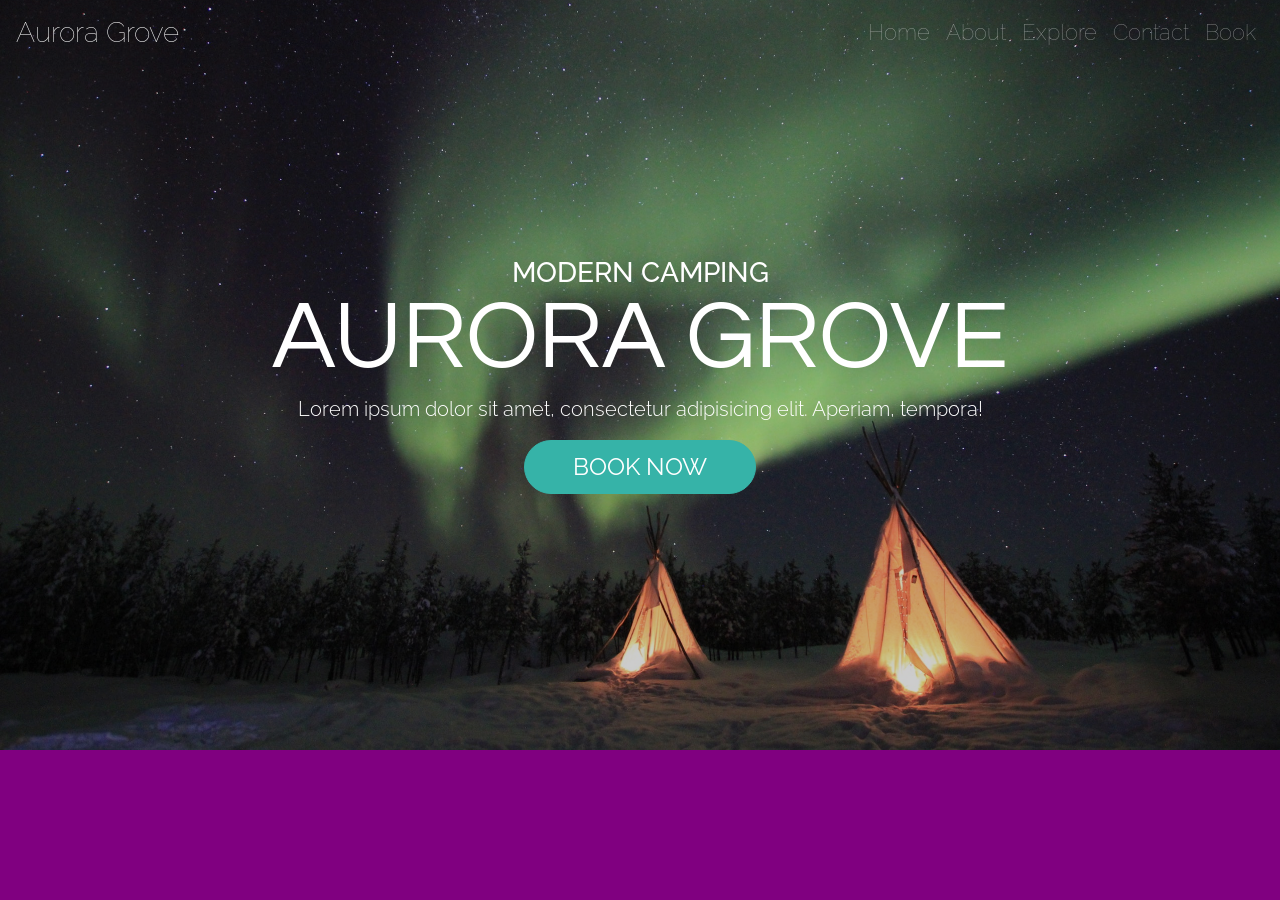
==== 13_aurora_grove/index.html @ 51f03496 "Adds and customizes the overlay for the showcase" ====
<!DOCTYPE html>
<html lang="en">
<head>
  <meta charset="UTF-8">
  <meta name="viewport" content="width=device-width, initial-scale=1.0">
  <meta http-equiv="X-UA-Compatible" content="ie=edge">
  
  <link rel="stylesheet" href="https://use.fontawesome.com/releases/v5.0.13/css/all.css" integrity="sha384-DNOHZ68U8hZfKXOrtjWvjxusGo9WQnrNx2sqG0tfsghAvtVlRW3tvkXWZh58N9jp" crossorigin="anonymous">
  <link href="https://fonts.googleapis.com/css?family=Raleway:100,300,500,700" rel="stylesheet">
  <link href="https://fonts.googleapis.com/css?family=Questrial" rel="stylesheet">
  <link rel="stylesheet" href="css/main.css">
  <title>Aurora Grove</title>
</head>
<body>
  <!-- Navbar -->
  <nav class="navbar navbar-expand-md navbar-dark">
    <a href="#" class="navbar-brand">
      <h3 class="mb-0">Aurora Grove</h3>
    </a>
    <button class="navbar-toggler" data-toggle="collapse" data-target="#mainNavbar">
      <span class="navbar-toggler-icon"></span>
    </button>
    <div class="collapse navbar-collapse" id="mainNavbar">
      <ul class="navbar-nav ml-auto">
        <li class="nav-item">
          <a href="#" class="nav-link">Home</a>
        </li>
        <li class="nav-item">
          <a href="#" class="nav-link">About</a>
        </li>
        <li class="nav-item">
          <a href="#" class="nav-link">Explore</a>
        </li>
        <li class="nav-item">
          <a href="#" class="nav-link">Contact</a>
        </li>
        <li class="nav-item">
          <a href="#" class="nav-link">Book</a>
        </li>
      </ul>
    </div>
  </nav>
  <!-- Showcase -->
  <section id="showcase" class="d-flex justify-content-center align-items-center">
    <div id="overlay"></div>
    <div id="header" class="container text-center text-white">
      <h3 class="display-5 mb-0">MODERN CAMPING</h3>
      <h1 class="display-1">AURORA GROVE</h1>
      <p class="lead d-none d-md-block">Lorem ipsum dolor sit amet, consectetur adipisicing elit. Aperiam, tempora!</p>
      <button id="book-now" class="btn btn-lg btn-primary px-5">BOOK NOW</button>
    </div>
  </section>
   
  <script src="https://code.jquery.com/jquery-3.5.1.slim.min.js" integrity="sha384-DfXdz2htPH0lsSSs5nCTpuj/zy4C+OGpamoFVy38MVBnE+IbbVYUew+OrCXaRkfj" crossorigin="anonymous"></script>
  <script src="https://cdn.jsdelivr.net/npm/popper.js@1.16.0/dist/umd/popper.min.js" integrity="sha384-Q6E9RHvbIyZFJoft+2mJbHaEWldlvI9IOYy5n3zV9zzTtmI3UksdQRVvoxMfooAo" crossorigin="anonymous"></script>
  <script src="bootstrap/dist/js/bootstrap.min.js"></script>
</body>
</html>
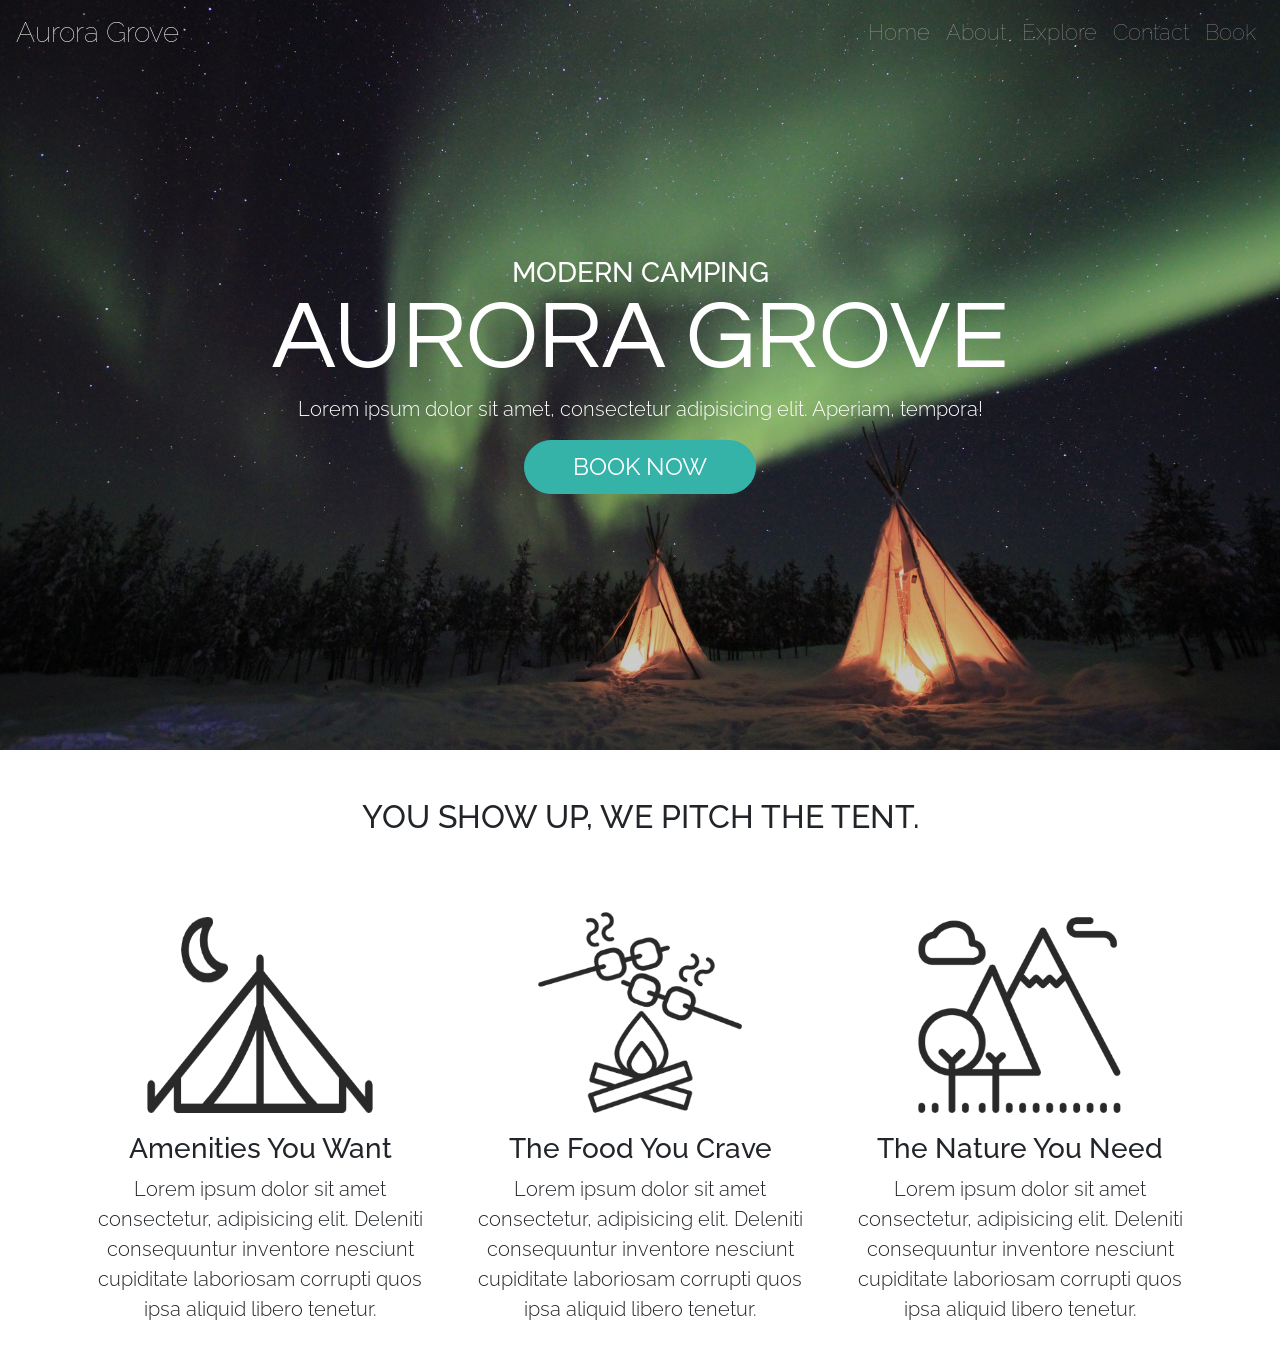
==== commit 963540d6: "Adds and customizes the about section" ====
--- a/13_aurora_grove/index.html
+++ b/13_aurora_grove/index.html
@@ -40,7 +40,7 @@
       </ul>
     </div>
   </nav>
-  <!-- Showcase -->
+  <!-- Showcase section -->
   <section id="showcase" class="d-flex justify-content-center align-items-center">
     <div id="overlay"></div>
     <div id="header" class="container text-center text-white">
@@ -50,7 +50,30 @@
       <button id="book-now" class="btn btn-lg btn-primary px-5">BOOK NOW</button>
     </div>
   </section>
-   
+  <!-- About section -->
+  <section id="about">
+    <div class="container text-center mt-5">
+      <h2>YOU SHOW UP, WE PITCH THE TENT.</h2>
+      <div class="row">
+        <div class="col-md-4 p-3">
+          <img src="images/icons/tent.png" alt="" class="img-fluid d-none d-md-inline">
+          <h3>Amenities You Want</h3>
+          <p class="lead">Lorem ipsum dolor sit amet consectetur, adipisicing elit. Deleniti consequuntur inventore nesciunt cupiditate laboriosam corrupti quos ipsa aliquid libero tenetur.</p>
+        </div>
+        <div class="col-md-4 p-3">
+          <img src="images/icons/campfire.png" alt="" class="img-fluid d-none d-md-inline">
+          <h3>The Food You Crave</h3>
+          <p class="lead">Lorem ipsum dolor sit amet consectetur, adipisicing elit. Deleniti consequuntur inventore nesciunt cupiditate laboriosam corrupti quos ipsa aliquid libero tenetur.</p>
+        </div>
+        <div class="col-md-4 p-3">
+          <img src="images/icons/nature.png" alt="" class="img-fluid d-none d-md-inline">
+          <h3>The Nature You Need</h3>
+          <p class="lead">Lorem ipsum dolor sit amet consectetur, adipisicing elit. Deleniti consequuntur inventore nesciunt cupiditate laboriosam corrupti quos ipsa aliquid libero tenetur.</p>
+        </div>
+      </div>
+    </div>
+  </section>
+
   <script src="https://code.jquery.com/jquery-3.5.1.slim.min.js" integrity="sha384-DfXdz2htPH0lsSSs5nCTpuj/zy4C+OGpamoFVy38MVBnE+IbbVYUew+OrCXaRkfj" crossorigin="anonymous"></script>
   <script src="https://cdn.jsdelivr.net/npm/popper.js@1.16.0/dist/umd/popper.min.js" integrity="sha384-Q6E9RHvbIyZFJoft+2mJbHaEWldlvI9IOYy5n3zV9zzTtmI3UksdQRVvoxMfooAo" crossorigin="anonymous"></script>
   <script src="bootstrap/dist/js/bootstrap.min.js"></script>
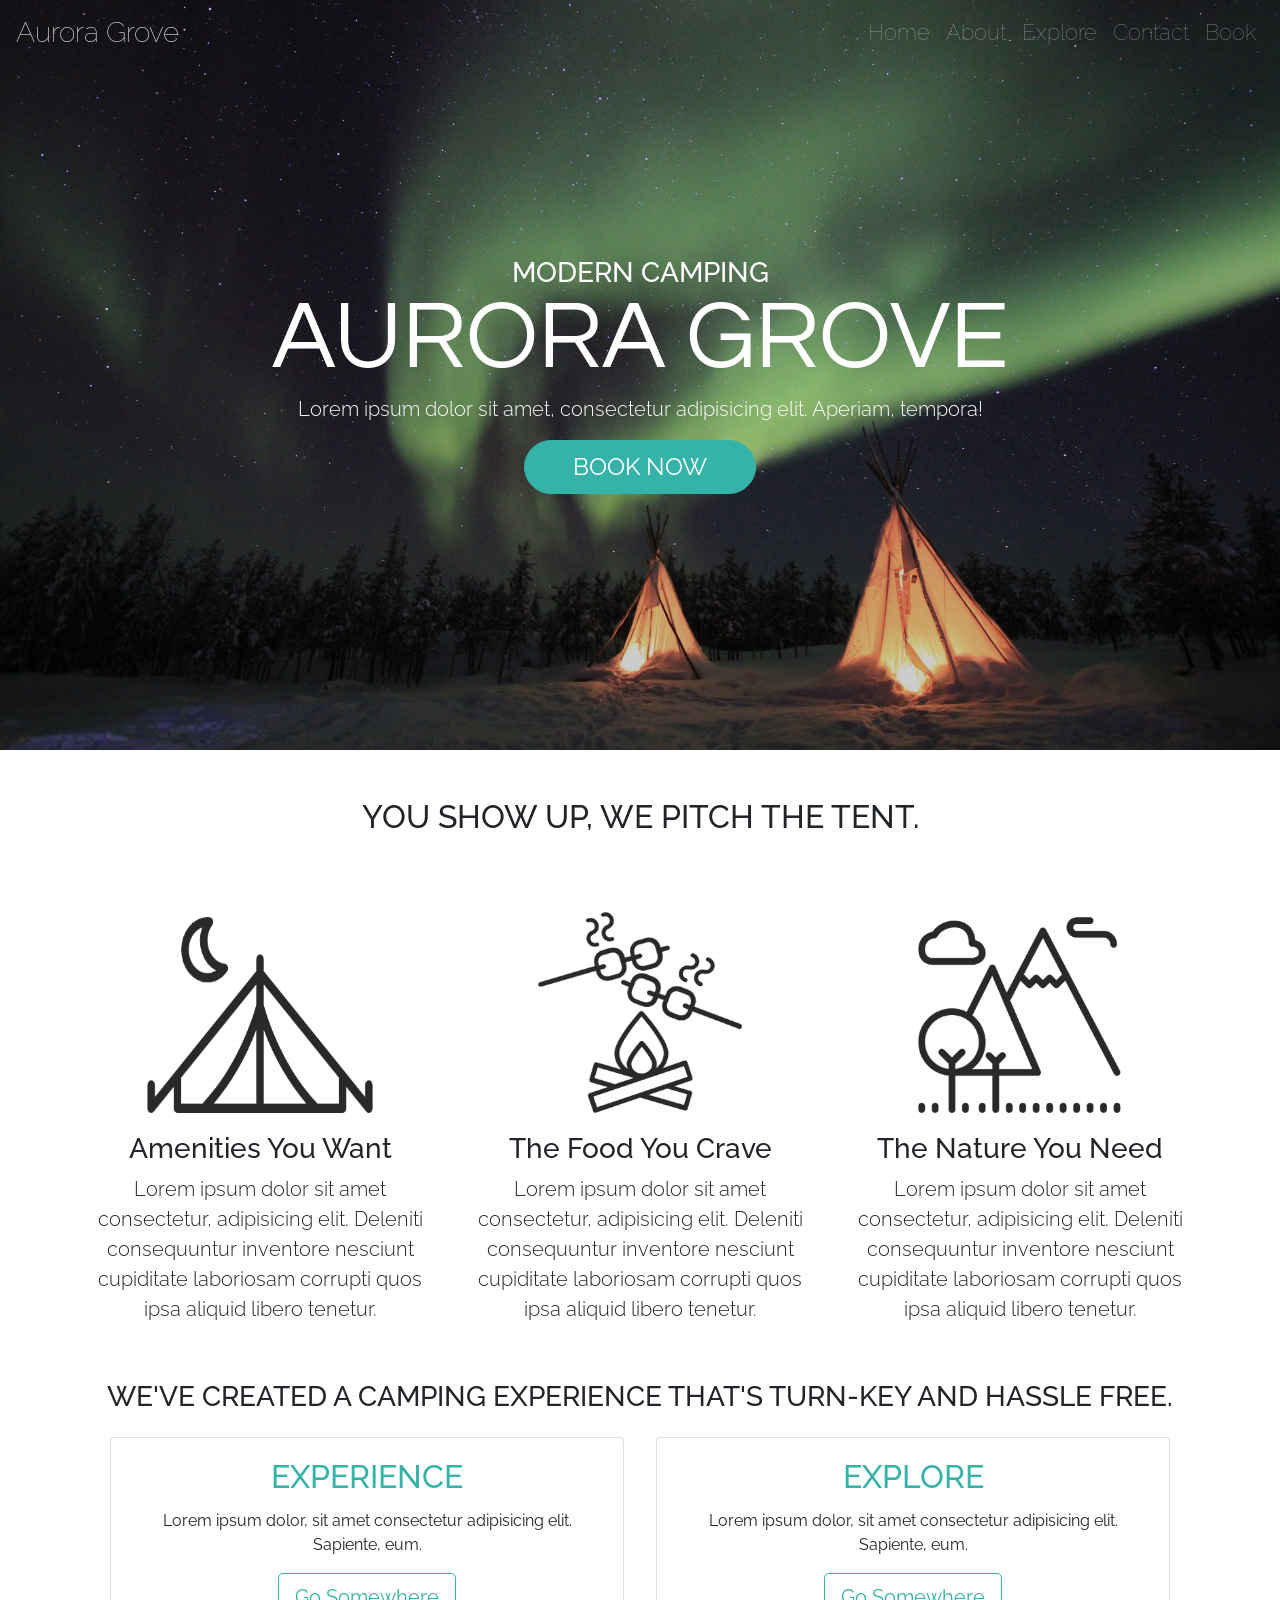
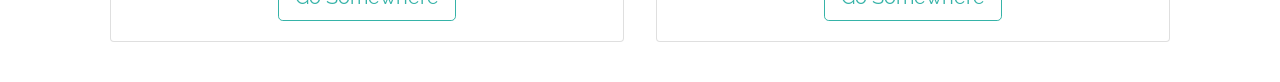
==== commit 0d4e3e5f: "Adds explore section" ====
--- a/13_aurora_grove/index.html
+++ b/13_aurora_grove/index.html
@@ -73,6 +73,34 @@
       </div>
     </div>
   </section>
+  <!-- Explore section -->
+  <section id="explore">
+    <div class="container text-center mt-2 p-3">
+      <h3>WE'VE CREATED A CAMPING EXPERIENCE THAT'S TURN-KEY AND HASSLE FREE.</h3>
+      <div class="row m-2">
+        <div class="col-md-6 p-3">
+          <div class="card">
+            <img src="images/winter.png" alt="" class="card-img-top">
+            <div class="card-body">
+              <h2 class="card-title text-primary">EXPERIENCE</h2>
+              <p class="card-text">Lorem ipsum dolor, sit amet consectetur adipisicing elit. Sapiente, eum.</p>
+              <a href="#" class="btn btn-lg btn-outline-primary">Go Somewhere</a>
+            </div>
+          </div>
+        </div>
+        <div class="col-md-6 p-3">
+          <div class="card">
+            <img src="images/dogs.png" alt="" class="card-img-top">
+            <div class="card-body">
+              <h2 class="card-title text-primary">EXPLORE</h2>
+              <p class="card-text">Lorem ipsum dolor, sit amet consectetur adipisicing elit. Sapiente, eum.</p>
+              <a href="#" class="btn btn-lg btn-outline-primary">Go Somewhere</a>
+            </div>
+          </div>
+        </div>
+      </div>
+    </div>
+  </section>
 
   <script src="https://code.jquery.com/jquery-3.5.1.slim.min.js" integrity="sha384-DfXdz2htPH0lsSSs5nCTpuj/zy4C+OGpamoFVy38MVBnE+IbbVYUew+OrCXaRkfj" crossorigin="anonymous"></script>
   <script src="https://cdn.jsdelivr.net/npm/popper.js@1.16.0/dist/umd/popper.min.js" integrity="sha384-Q6E9RHvbIyZFJoft+2mJbHaEWldlvI9IOYy5n3zV9zzTtmI3UksdQRVvoxMfooAo" crossorigin="anonymous"></script>
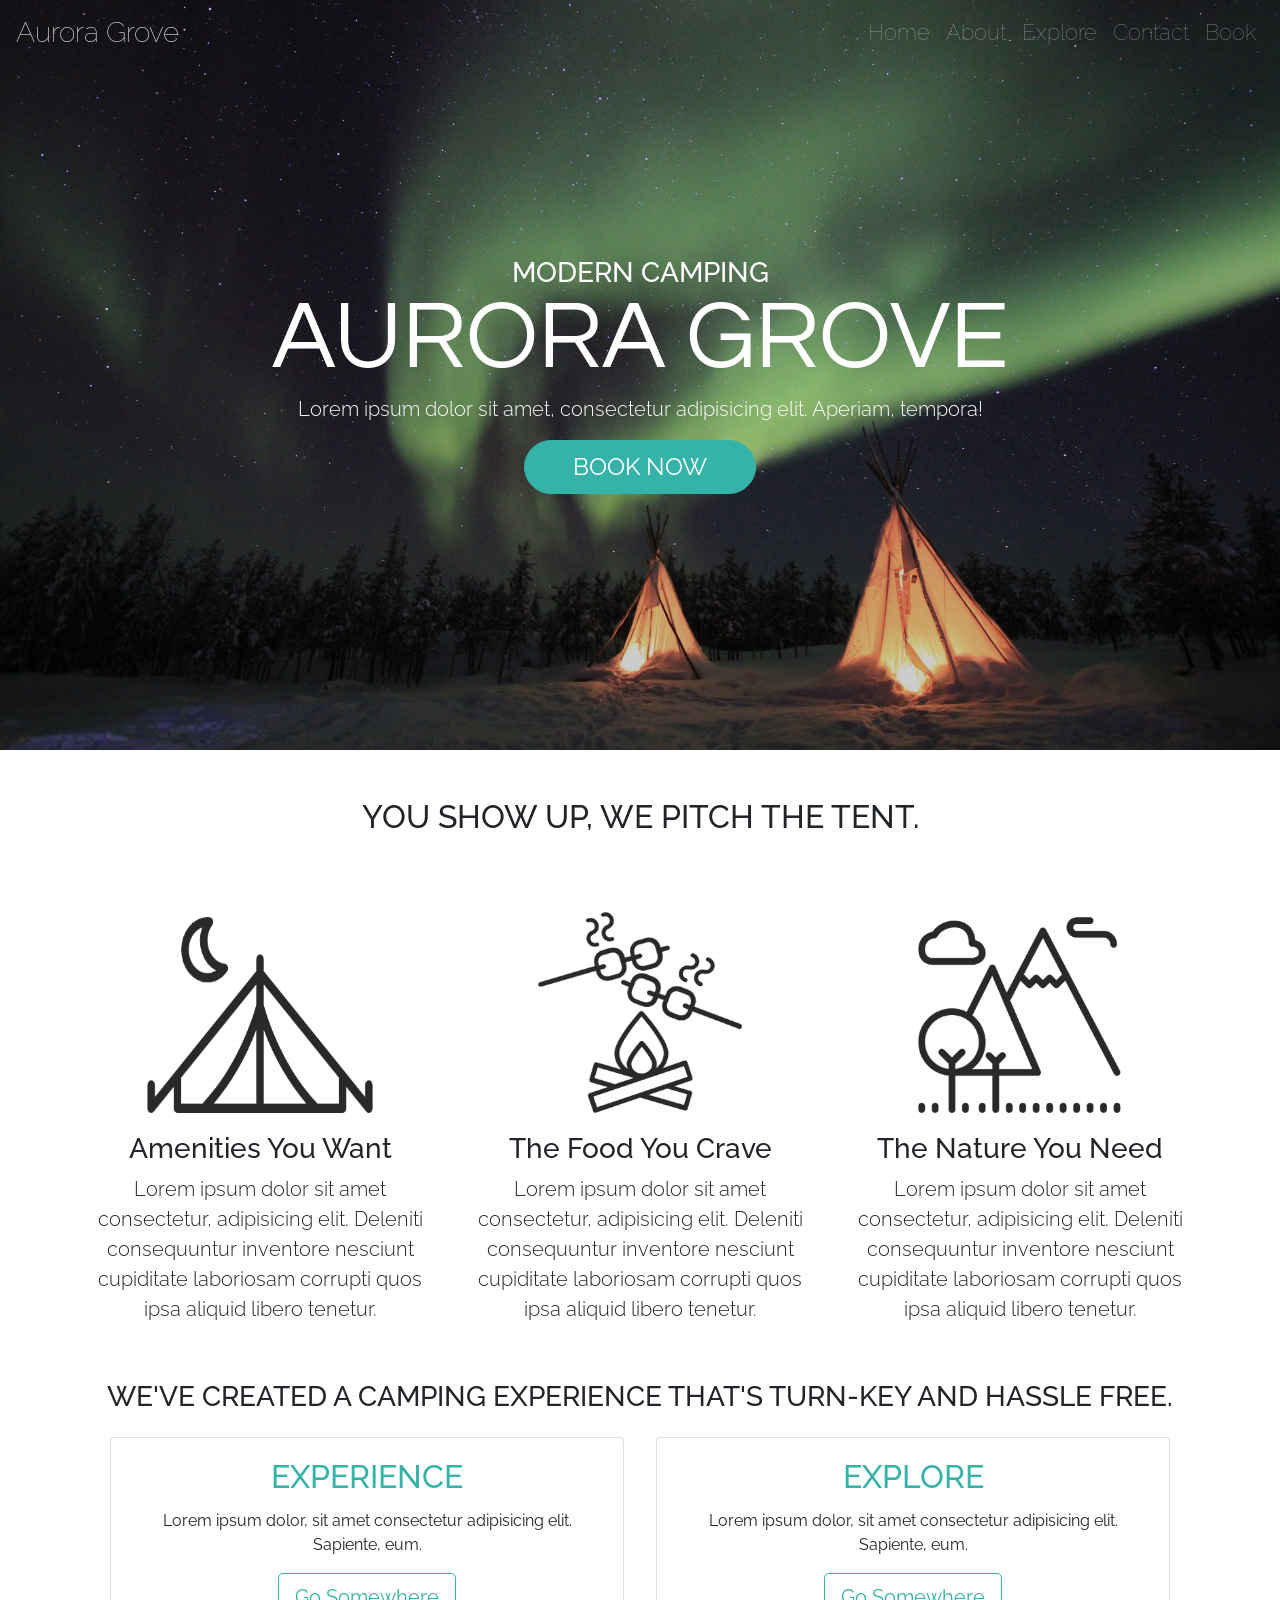
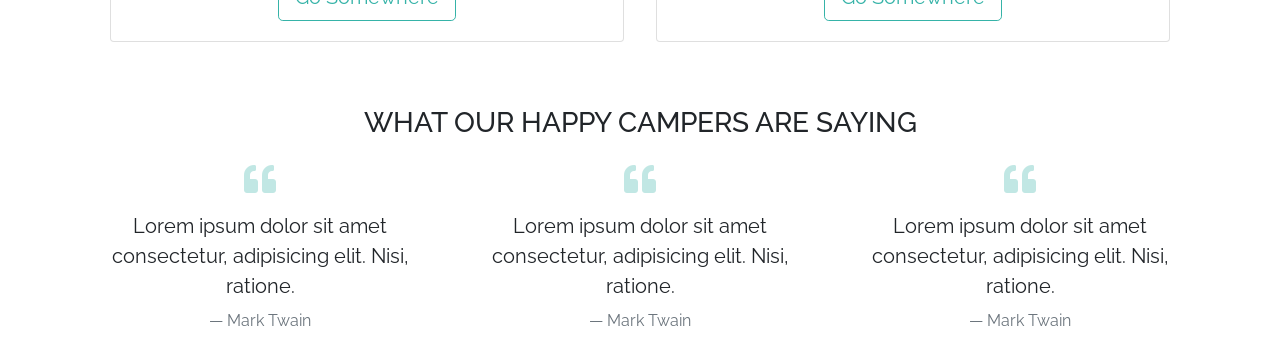
==== commit ea5386fd: "Adds and customizes quotes section" ====
--- a/13_aurora_grove/index.html
+++ b/13_aurora_grove/index.html
@@ -101,6 +101,35 @@
       </div>
     </div>
   </section>
+  <!-- Quotes section -->
+  <section id="quotes">
+    <div class="container text-center mt-4">
+      <h3 class="mb-3">WHAT OUR HAPPY CAMPERS ARE SAYING</h3>
+      <div class="row">
+        <div class="col-md-4 my-2">
+          <i class="fas fa-quote-left fa-2x text-primary mb-3"></i>
+          <blockquote class="blockquote">
+            <p class="mb-2">Lorem ipsum dolor sit amet consectetur, adipisicing elit. Nisi, ratione.</p>
+            <footer class="blockquote-footer">Mark Twain</footer>
+          </blockquote>
+        </div>
+        <div class="col-md-4 my-2">
+          <i class="fas fa-quote-left fa-2x text-primary mb-3"></i>
+          <blockquote class="blockquote">
+            <p class="mb-2">Lorem ipsum dolor sit amet consectetur, adipisicing elit. Nisi, ratione.</p>
+            <footer class="blockquote-footer">Mark Twain</footer>
+          </blockquote>
+        </div>
+        <div class="col-md-4 my-2">
+          <i class="fas fa-quote-left fa-2x text-primary mb-3"></i>
+          <blockquote class="blockquote">
+            <p class="mb-2">Lorem ipsum dolor sit amet consectetur, adipisicing elit. Nisi, ratione.</p>
+            <footer class="blockquote-footer">Mark Twain</footer>
+          </blockquote>
+        </div>
+      </div>
+    </div>
+  </section>
 
   <script src="https://code.jquery.com/jquery-3.5.1.slim.min.js" integrity="sha384-DfXdz2htPH0lsSSs5nCTpuj/zy4C+OGpamoFVy38MVBnE+IbbVYUew+OrCXaRkfj" crossorigin="anonymous"></script>
   <script src="https://cdn.jsdelivr.net/npm/popper.js@1.16.0/dist/umd/popper.min.js" integrity="sha384-Q6E9RHvbIyZFJoft+2mJbHaEWldlvI9IOYy5n3zV9zzTtmI3UksdQRVvoxMfooAo" crossorigin="anonymous"></script>
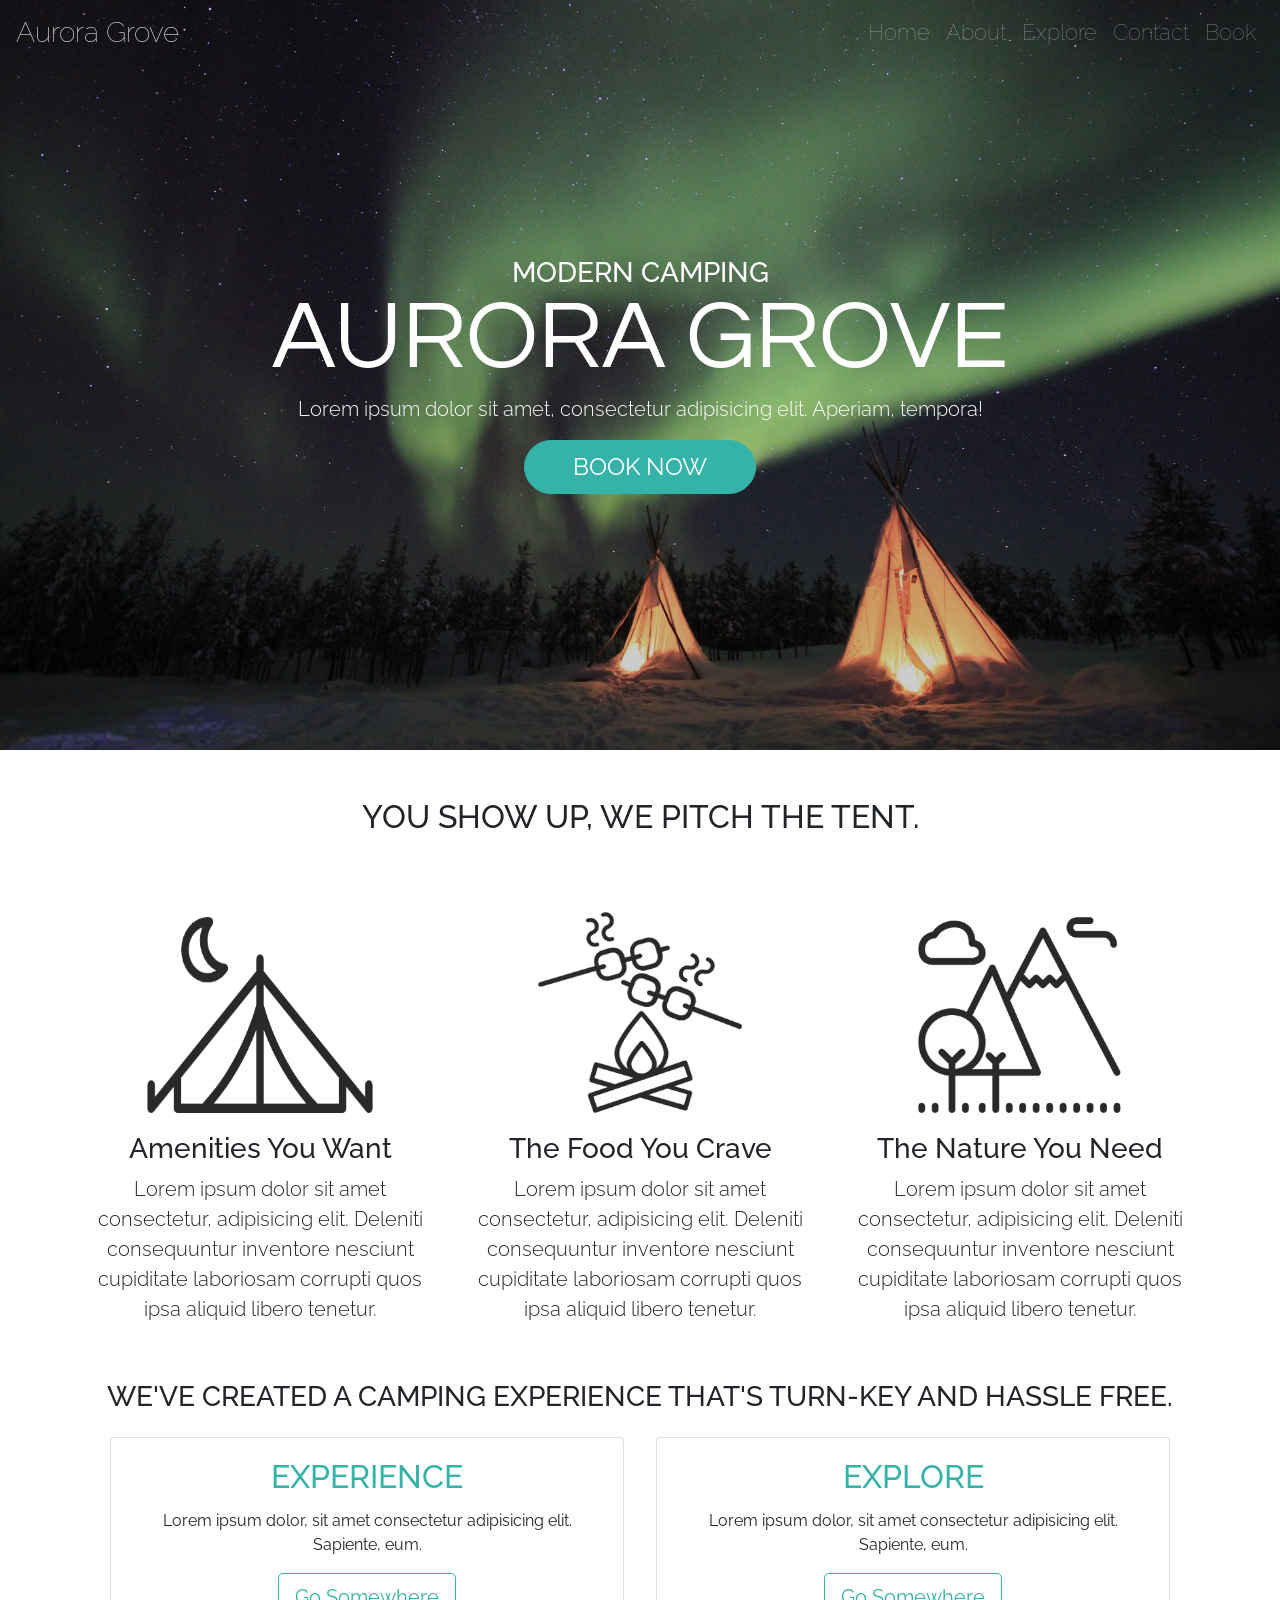
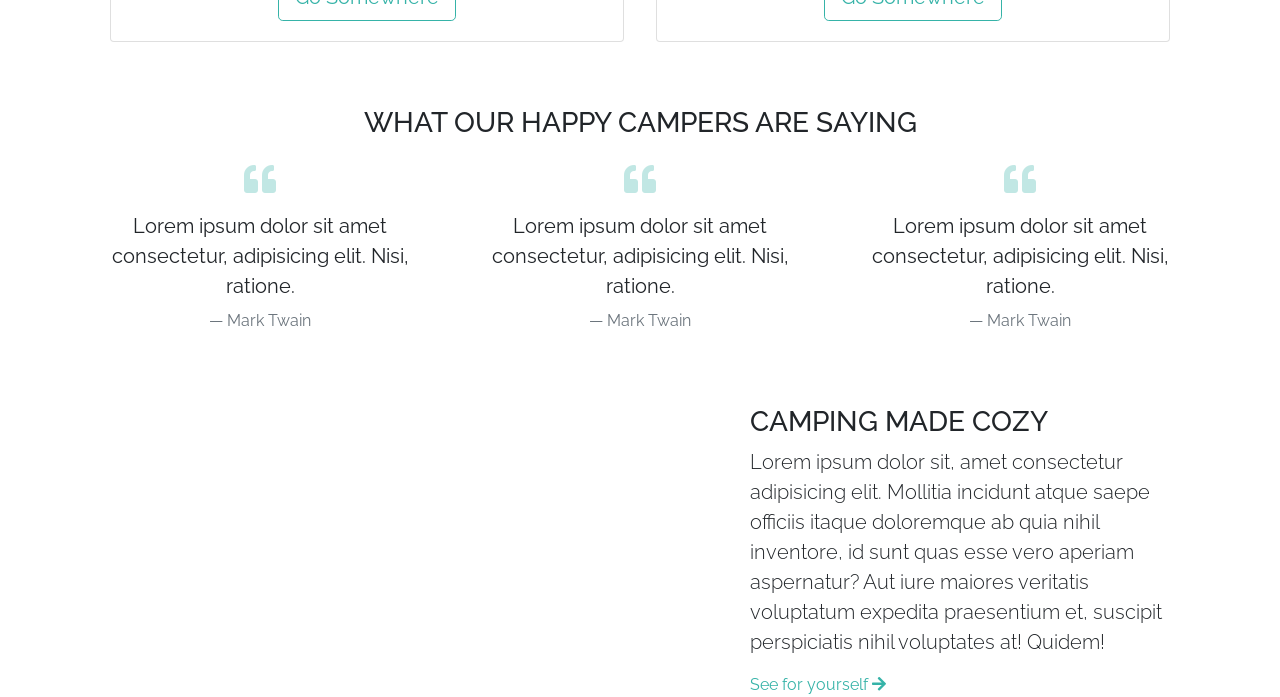
==== commit c942aa58: "Adds slider section" ====
--- a/13_aurora_grove/index.html
+++ b/13_aurora_grove/index.html
@@ -130,6 +130,44 @@
       </div>
     </div>
   </section>
+  <!-- Slider section -->
+  <section id="slider">
+    <div class="container mt-5">
+      <div class="row">
+        <div class="col-lg-7 mb-3">
+          <div id="mainCarouselControls" class="carousel slide" data-ride="carousel">
+            <div class="carousel-inner">
+              <div class="carousel-item active">
+                <img src="images/slider/coffee.png" class="d-block w-100" alt="">
+              </div>
+              <div class="carousel-item">
+                <img src="images/slider/fire.png" class="d-block w-100" alt="">
+              </div>
+              <div class="carousel-item">
+                <img src="images/slider/caribou.png" class="d-block w-100" alt="">
+              </div>
+              <div class="carousel-item">
+                <img src="images/slider/trees.png" class="d-block w-100" alt="">
+              </div>
+            </div>
+            <a class="carousel-control-prev" href="#mainCarouselControls" role="button" data-slide="prev">
+              <span class="carousel-control-prev-icon" aria-hidden="true"></span>
+              <span class="sr-only">Previous</span>
+            </a>
+            <a class="carousel-control-next" href="#mainCarouselControls" role="button" data-slide="next">
+              <span class="carousel-control-next-icon" aria-hidden="true"></span>
+              <span class="sr-only">Next</span>
+            </a>
+          </div>
+        </div>
+        <div class="col-lg-5">
+          <h3>CAMPING MADE COZY</h3>
+          <p class="lead">Lorem ipsum dolor sit, amet consectetur adipisicing elit. Mollitia incidunt atque saepe officiis itaque doloremque ab quia nihil inventore, id sunt quas esse vero aperiam aspernatur? Aut iure maiores veritatis voluptatum expedita praesentium et, suscipit perspiciatis nihil voluptates at! Quidem!</p>
+          <a href="#">See for yourself <i class="fa fa-arrow-right"></i></a>
+        </div>
+      </div>
+    </div>
+  </section>
 
   <script src="https://code.jquery.com/jquery-3.5.1.slim.min.js" integrity="sha384-DfXdz2htPH0lsSSs5nCTpuj/zy4C+OGpamoFVy38MVBnE+IbbVYUew+OrCXaRkfj" crossorigin="anonymous"></script>
   <script src="https://cdn.jsdelivr.net/npm/popper.js@1.16.0/dist/umd/popper.min.js" integrity="sha384-Q6E9RHvbIyZFJoft+2mJbHaEWldlvI9IOYy5n3zV9zzTtmI3UksdQRVvoxMfooAo" crossorigin="anonymous"></script>
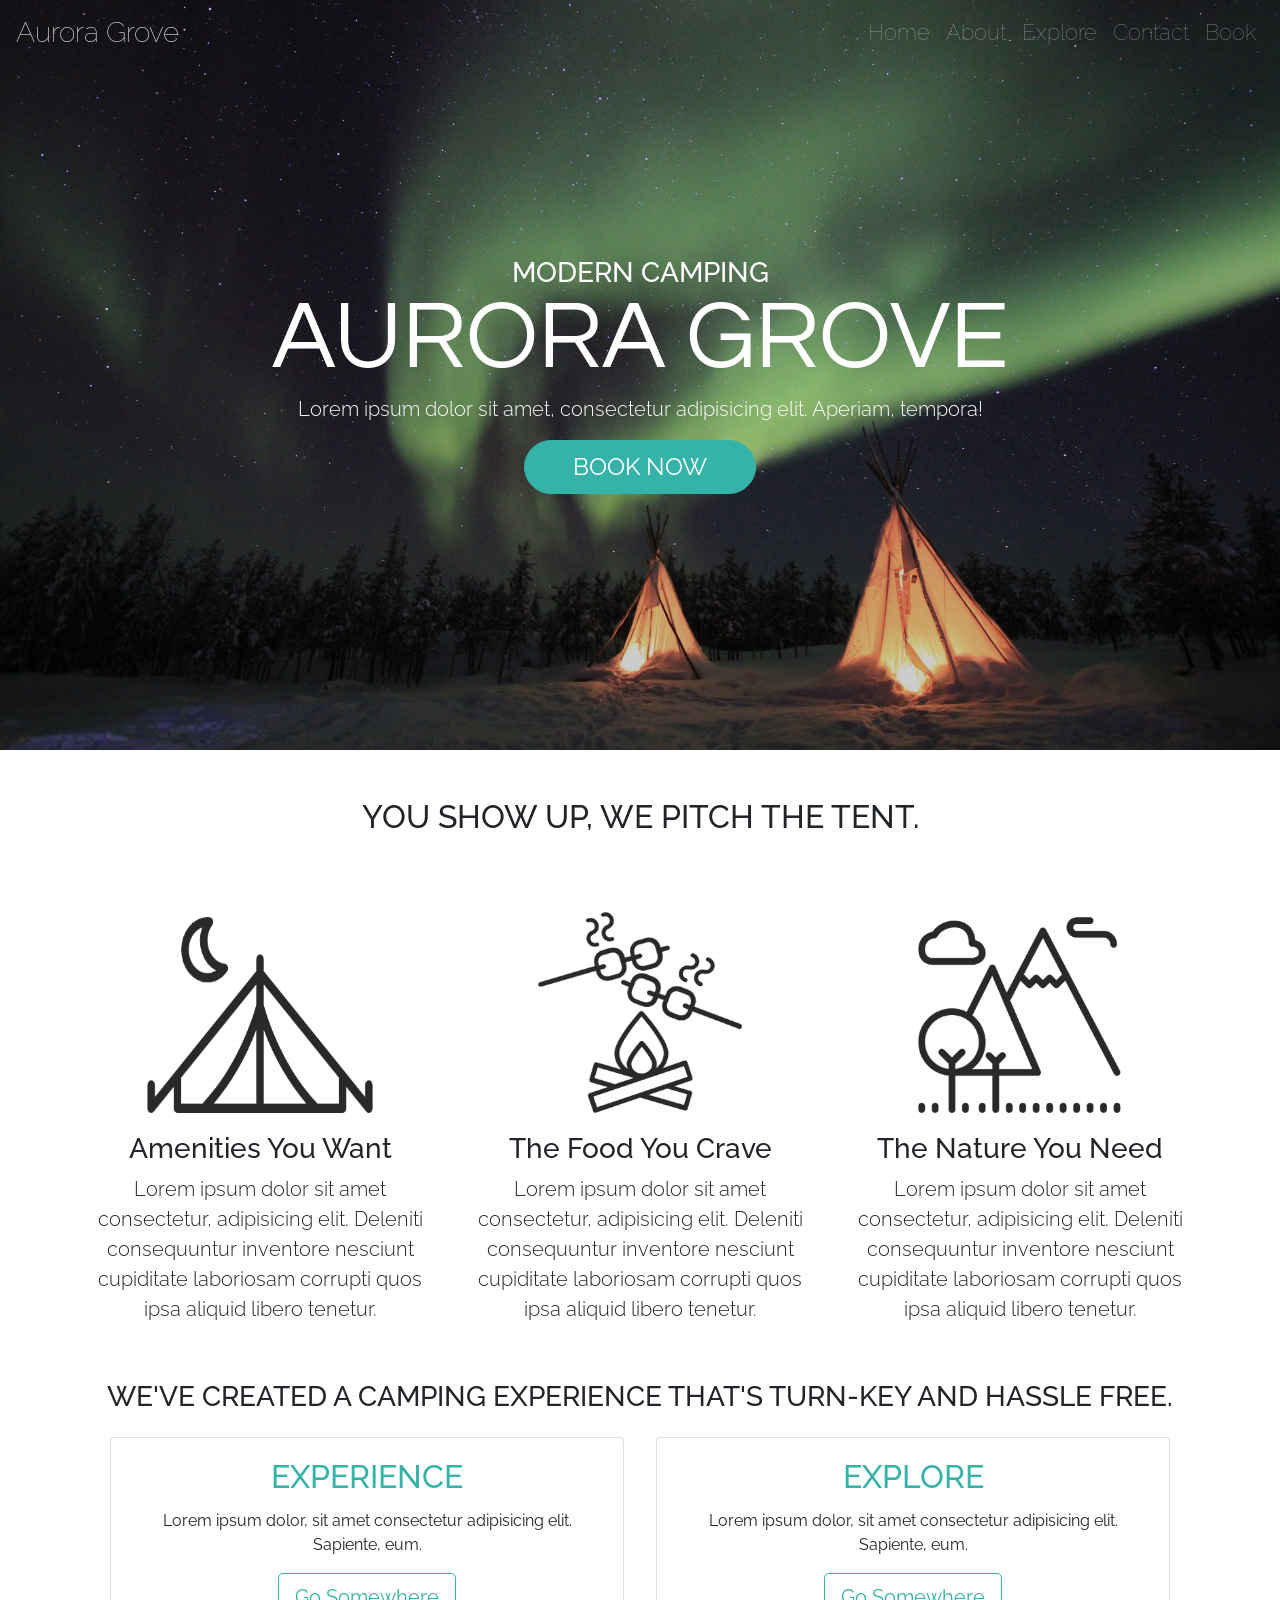
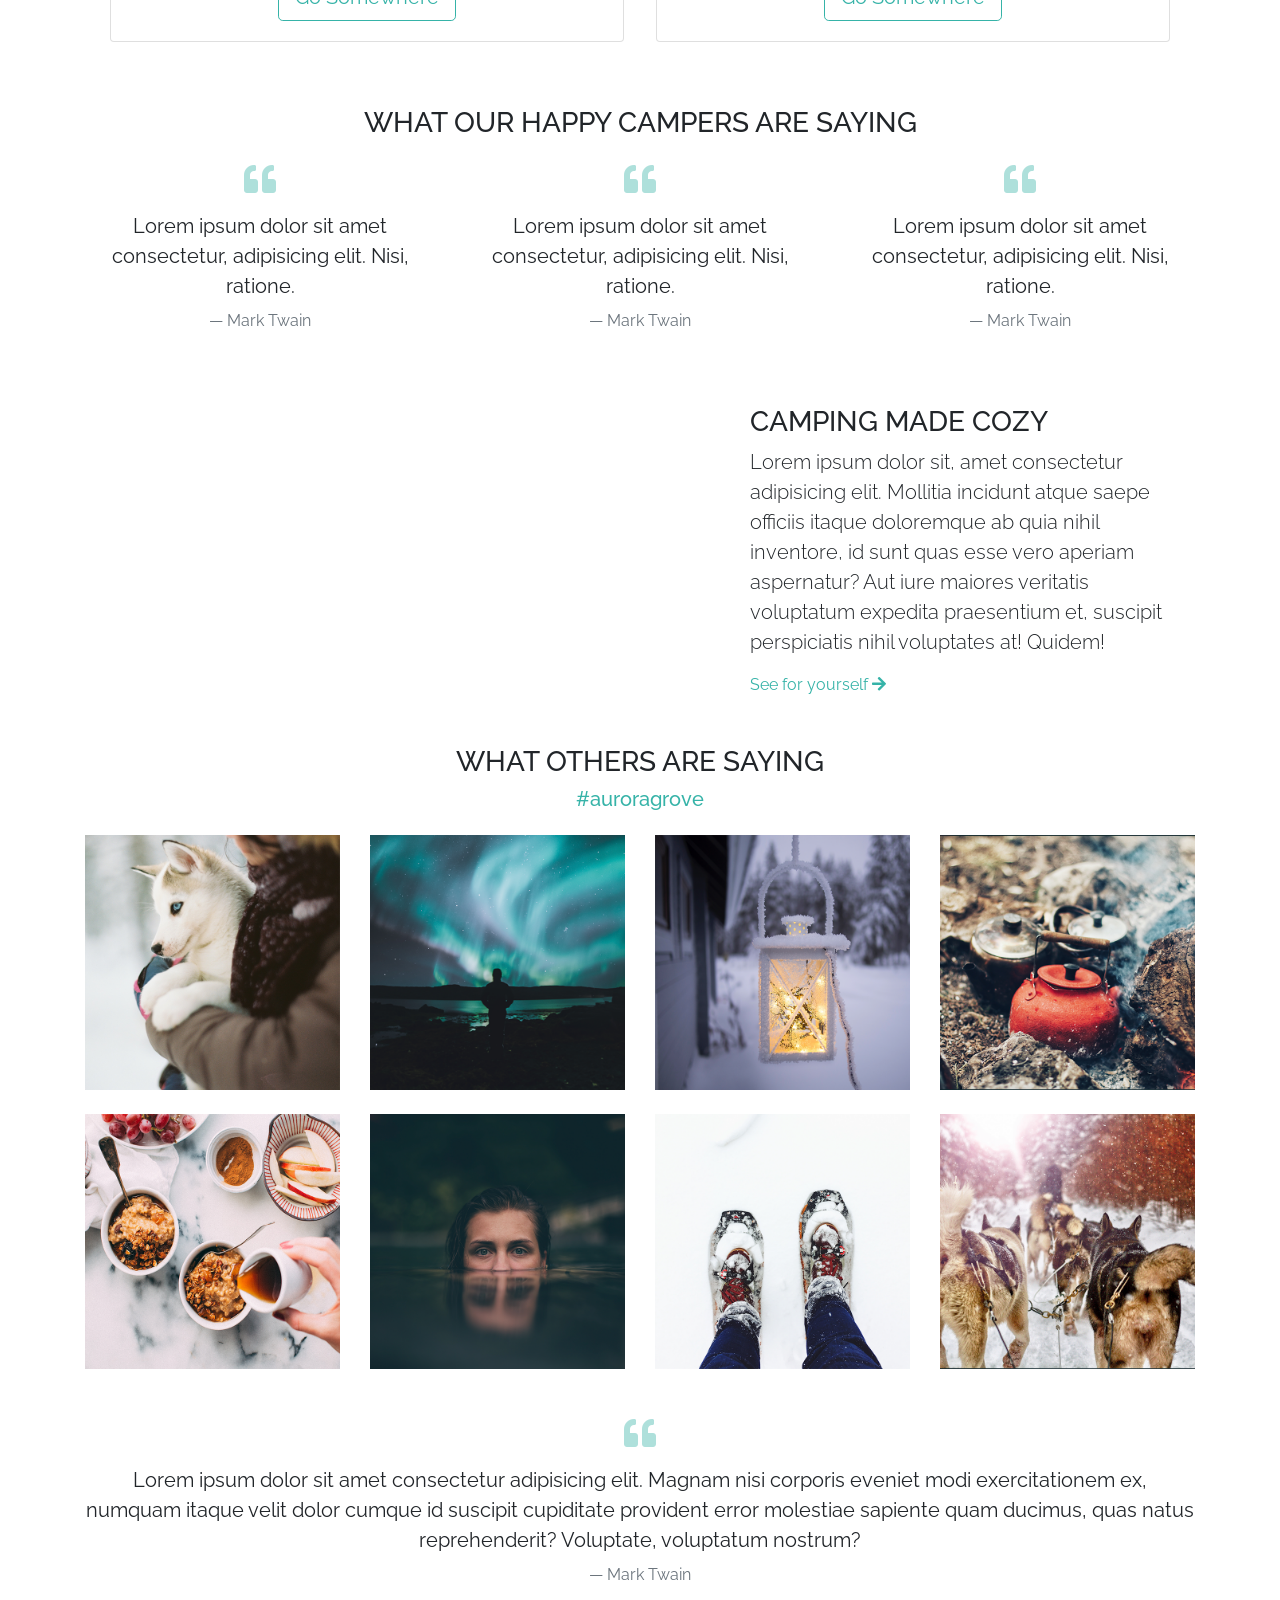
==== commit 4f3d8053: "Adds and customizes gallery and quote sections" ====
--- a/13_aurora_grove/index.html
+++ b/13_aurora_grove/index.html
@@ -168,6 +168,49 @@
       </div>
     </div>
   </section>
+  <!-- Gallery section -->
+  <section id="gallery">
+    <div class="container text-center mt-5">
+      <h3>WHAT OTHERS ARE SAYING</h3>
+      <h5 class="text-primary">#auroragrove</h5>
+      <div class="row mt-4">
+        <div class="col-6 col-lg-3 mb-4">
+          <img src="images/gallery/social1.png" alt="" class="img-fluid">
+        </div>
+        <div class="col-6 col-lg-3 mb-4">
+          <img src="images/gallery/social2.png" alt="" class="img-fluid">
+        </div>
+        <div class="col-6 col-lg-3 mb-4">
+          <img src="images/gallery/social3.png" alt="" class="img-fluid">
+        </div>
+        <div class="col-6 col-lg-3 mb-4">
+          <img src="images/gallery/social4.png" alt="" class="img-fluid">
+        </div>
+        <div class="col-6 col-lg-3 mb-4">
+          <img src="images/gallery/social5.png" alt="" class="img-fluid">
+        </div>
+        <div class="col-6 col-lg-3 mb-4">
+          <img src="images/gallery/social6.png" alt="" class="img-fluid">
+        </div>
+        <div class="col-6 col-lg-3 mb-4">
+          <img src="images/gallery/social7.png" alt="" class="img-fluid">
+        </div>
+        <div class="col-6 col-lg-3 mb-4">
+          <img src="images/gallery/social8.png" alt="" class="img-fluid">
+        </div>
+      </div>
+    </div>
+  </section>
+
+  <section id="quote">
+    <div class="container text-center mt-4">
+      <i class="fas fa-quote-left fa-2x text-primary mb-3"></i>
+      <blockquote class="blockquote">
+        <p class="mb-2">Lorem ipsum dolor sit amet consectetur adipisicing elit. Magnam nisi corporis eveniet modi exercitationem ex, numquam itaque velit dolor cumque id suscipit cupiditate provident error molestiae sapiente quam ducimus, quas natus reprehenderit? Voluptate, voluptatum nostrum?</p>
+        <footer class="blockquote-footer">Mark Twain</footer>
+      </blockquote>
+    </div>
+  </section>
 
   <script src="https://code.jquery.com/jquery-3.5.1.slim.min.js" integrity="sha384-DfXdz2htPH0lsSSs5nCTpuj/zy4C+OGpamoFVy38MVBnE+IbbVYUew+OrCXaRkfj" crossorigin="anonymous"></script>
   <script src="https://cdn.jsdelivr.net/npm/popper.js@1.16.0/dist/umd/popper.min.js" integrity="sha384-Q6E9RHvbIyZFJoft+2mJbHaEWldlvI9IOYy5n3zV9zzTtmI3UksdQRVvoxMfooAo" crossorigin="anonymous"></script>
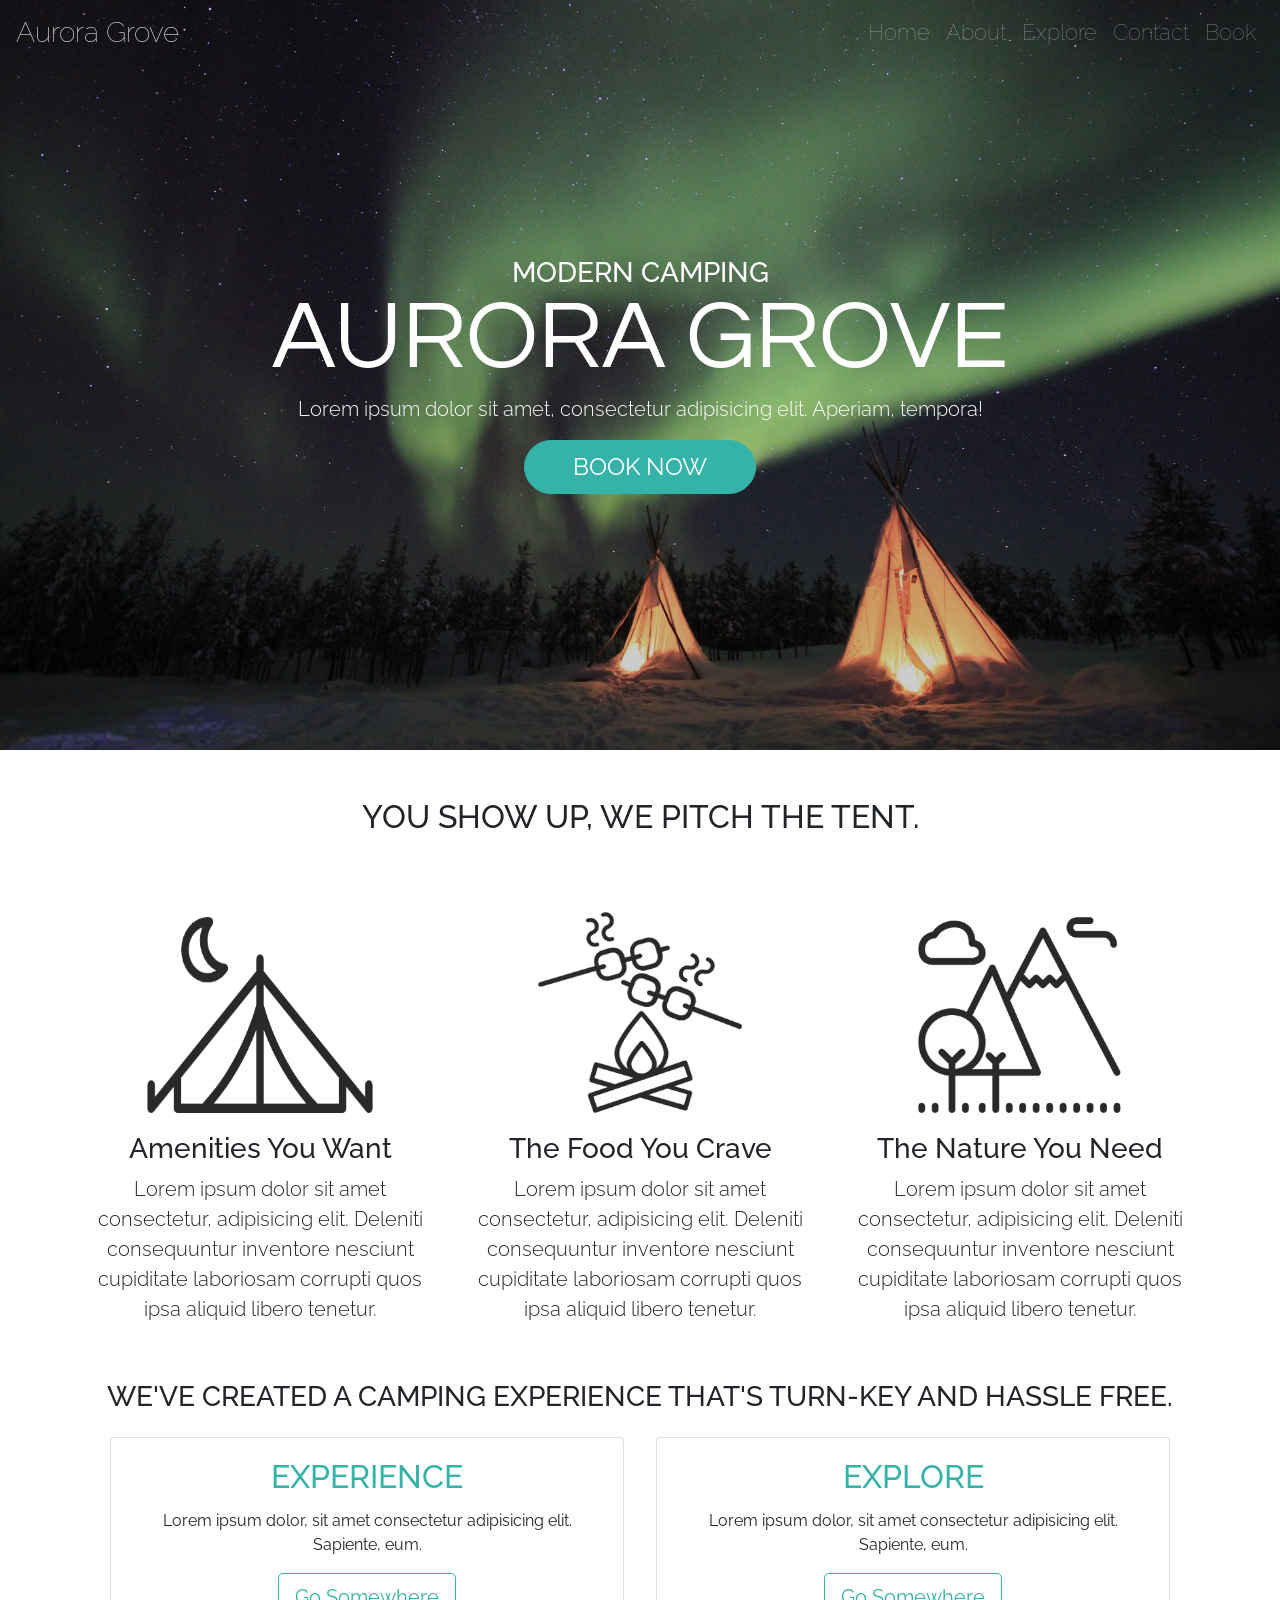
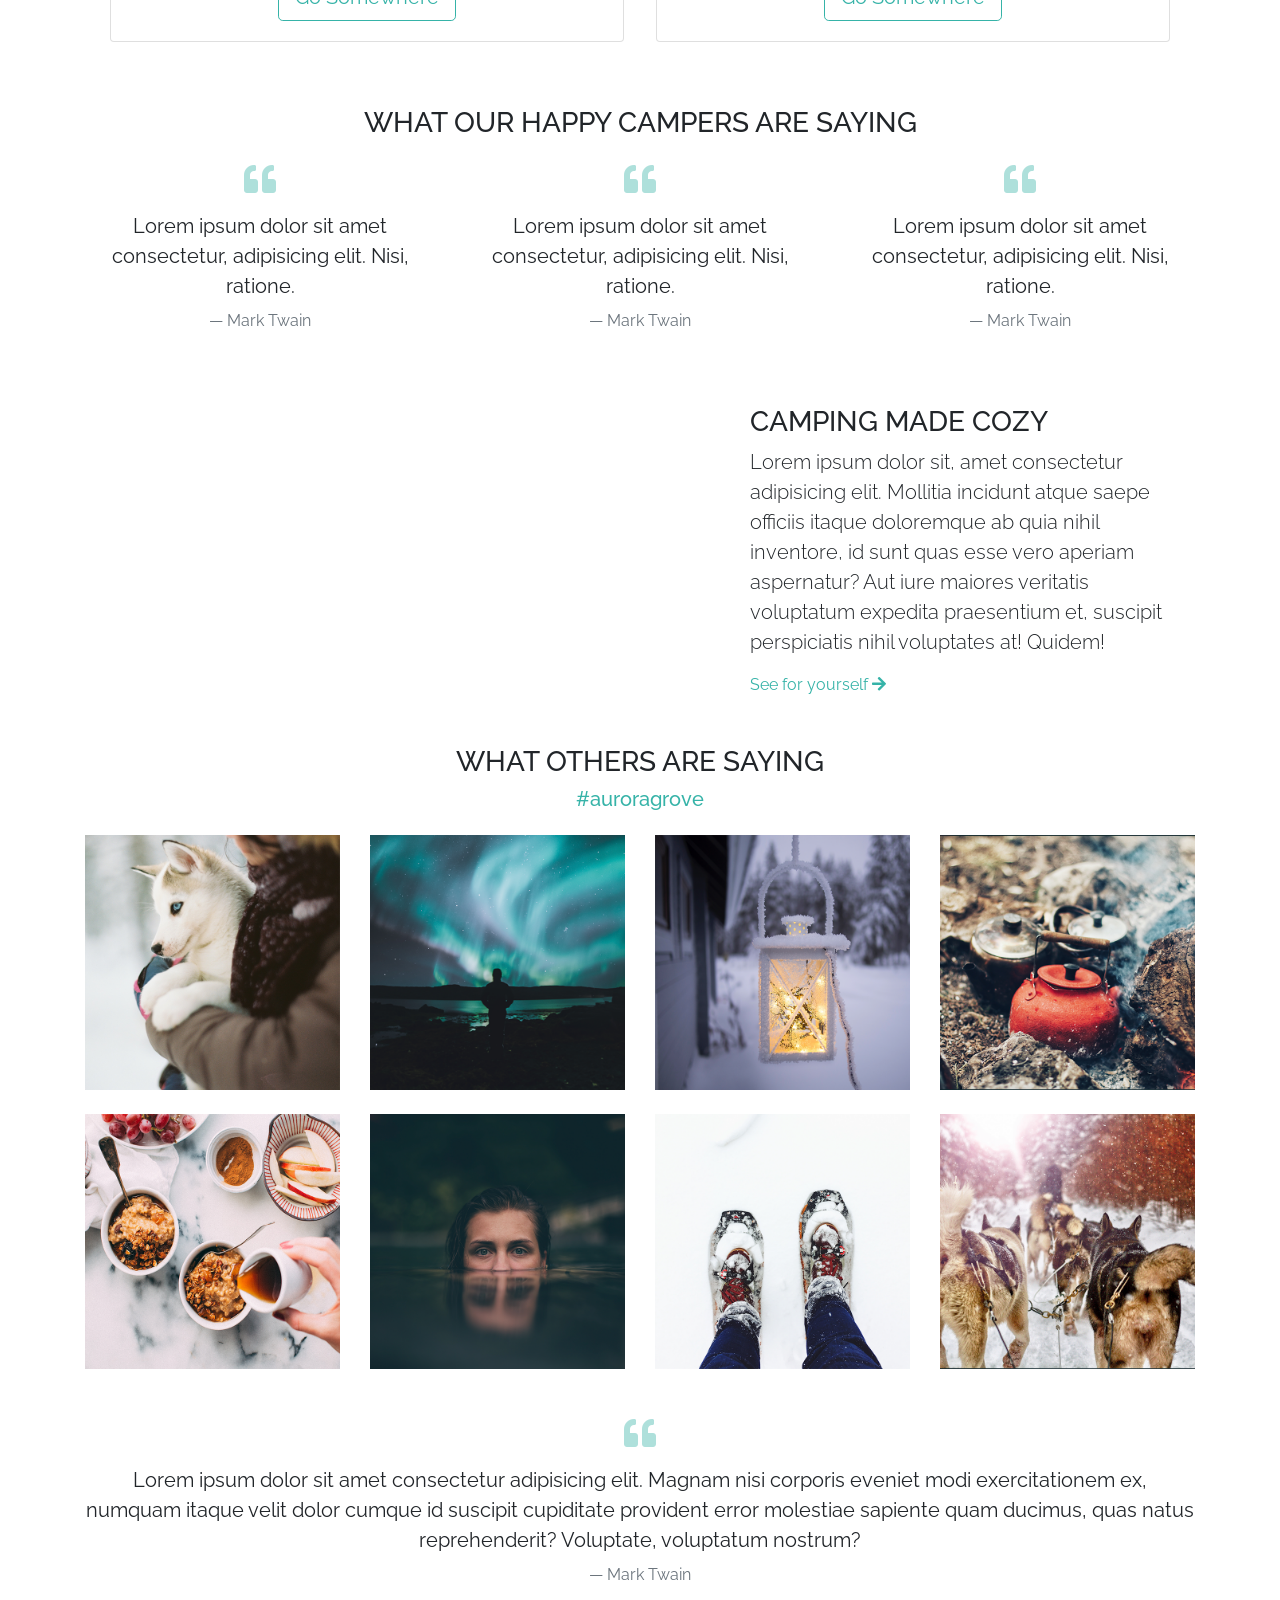
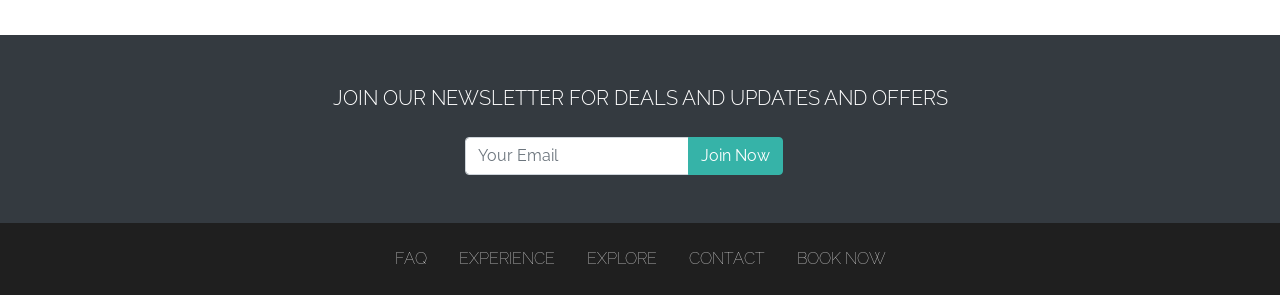
==== commit 4a07bd57: "Adds contact and footer sections" ====
--- a/13_aurora_grove/index.html
+++ b/13_aurora_grove/index.html
@@ -201,7 +201,7 @@
       </div>
     </div>
   </section>
-
+  <!-- Quote section -->
   <section id="quote">
     <div class="container text-center mt-4">
       <i class="fas fa-quote-left fa-2x text-primary mb-3"></i>
@@ -211,7 +211,44 @@
       </blockquote>
     </div>
   </section>
-
+  <!-- Contact section -->
+  <section id="contact" class="bg-dark mt-5">
+    <div class="container text-white text-center py-5">
+      <p class="lead mb-4">JOIN OUR NEWSLETTER FOR DEALS AND UPDATES AND OFFERS</p>
+      <div class="row justify-content-center">
+        <div class="col-10 col-sm-8 col-md-6 col-lg-4">
+          <form action="" class="form-inline">
+            <div class="input-group">
+              <input type="text" name="" id="" class="form-control" placeholder="Your Email">
+              <div class="input-group-append">
+                <button class="btn btn-primary">Join Now</button>
+              </div>
+            </div>
+          </form>
+        </div>
+      </div>
+    </div>
+  </section>
+  <!-- Footer section -->
+  <section id="footer" class="bg-secondary p-3">
+    <ul class="nav text-center justify-content-center flex-column flex-sm-row">
+      <li class="nav-item">
+        <a href="" class="nav-link text-white">FAQ</a>
+      </li>
+      <li class="nav-item">
+        <a href="" class="nav-link text-white">EXPERIENCE</a>
+      </li>
+      <li class="nav-item">
+        <a href="" class="nav-link text-white">EXPLORE</a>
+      </li>
+      <li class="nav-item">
+        <a href="" class="nav-link text-white">CONTACT</a>
+      </li>
+      <li class="nav-item">
+        <a href="" class="nav-link text-white">BOOK NOW</a>
+      </li>
+    </ul>
+  </section>
   <script src="https://code.jquery.com/jquery-3.5.1.slim.min.js" integrity="sha384-DfXdz2htPH0lsSSs5nCTpuj/zy4C+OGpamoFVy38MVBnE+IbbVYUew+OrCXaRkfj" crossorigin="anonymous"></script>
   <script src="https://cdn.jsdelivr.net/npm/popper.js@1.16.0/dist/umd/popper.min.js" integrity="sha384-Q6E9RHvbIyZFJoft+2mJbHaEWldlvI9IOYy5n3zV9zzTtmI3UksdQRVvoxMfooAo" crossorigin="anonymous"></script>
   <script src="bootstrap/dist/js/bootstrap.min.js"></script>
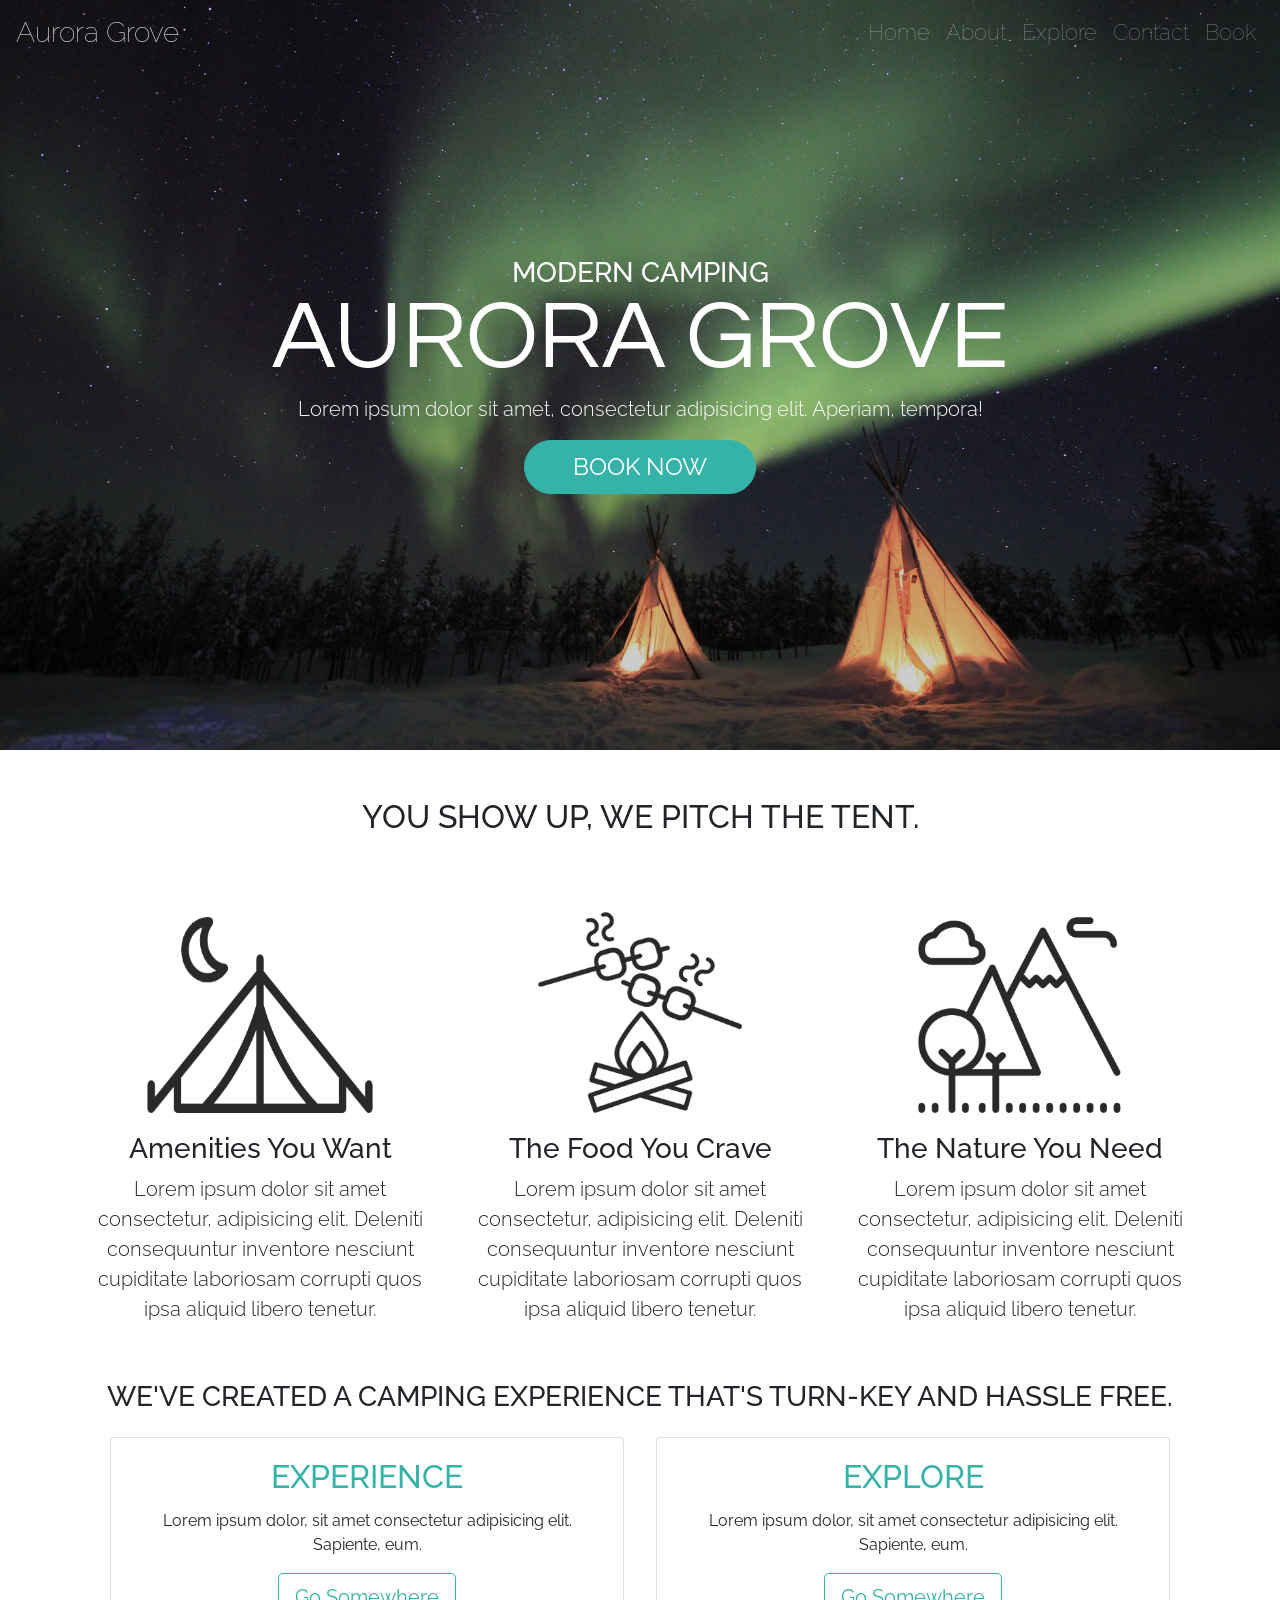
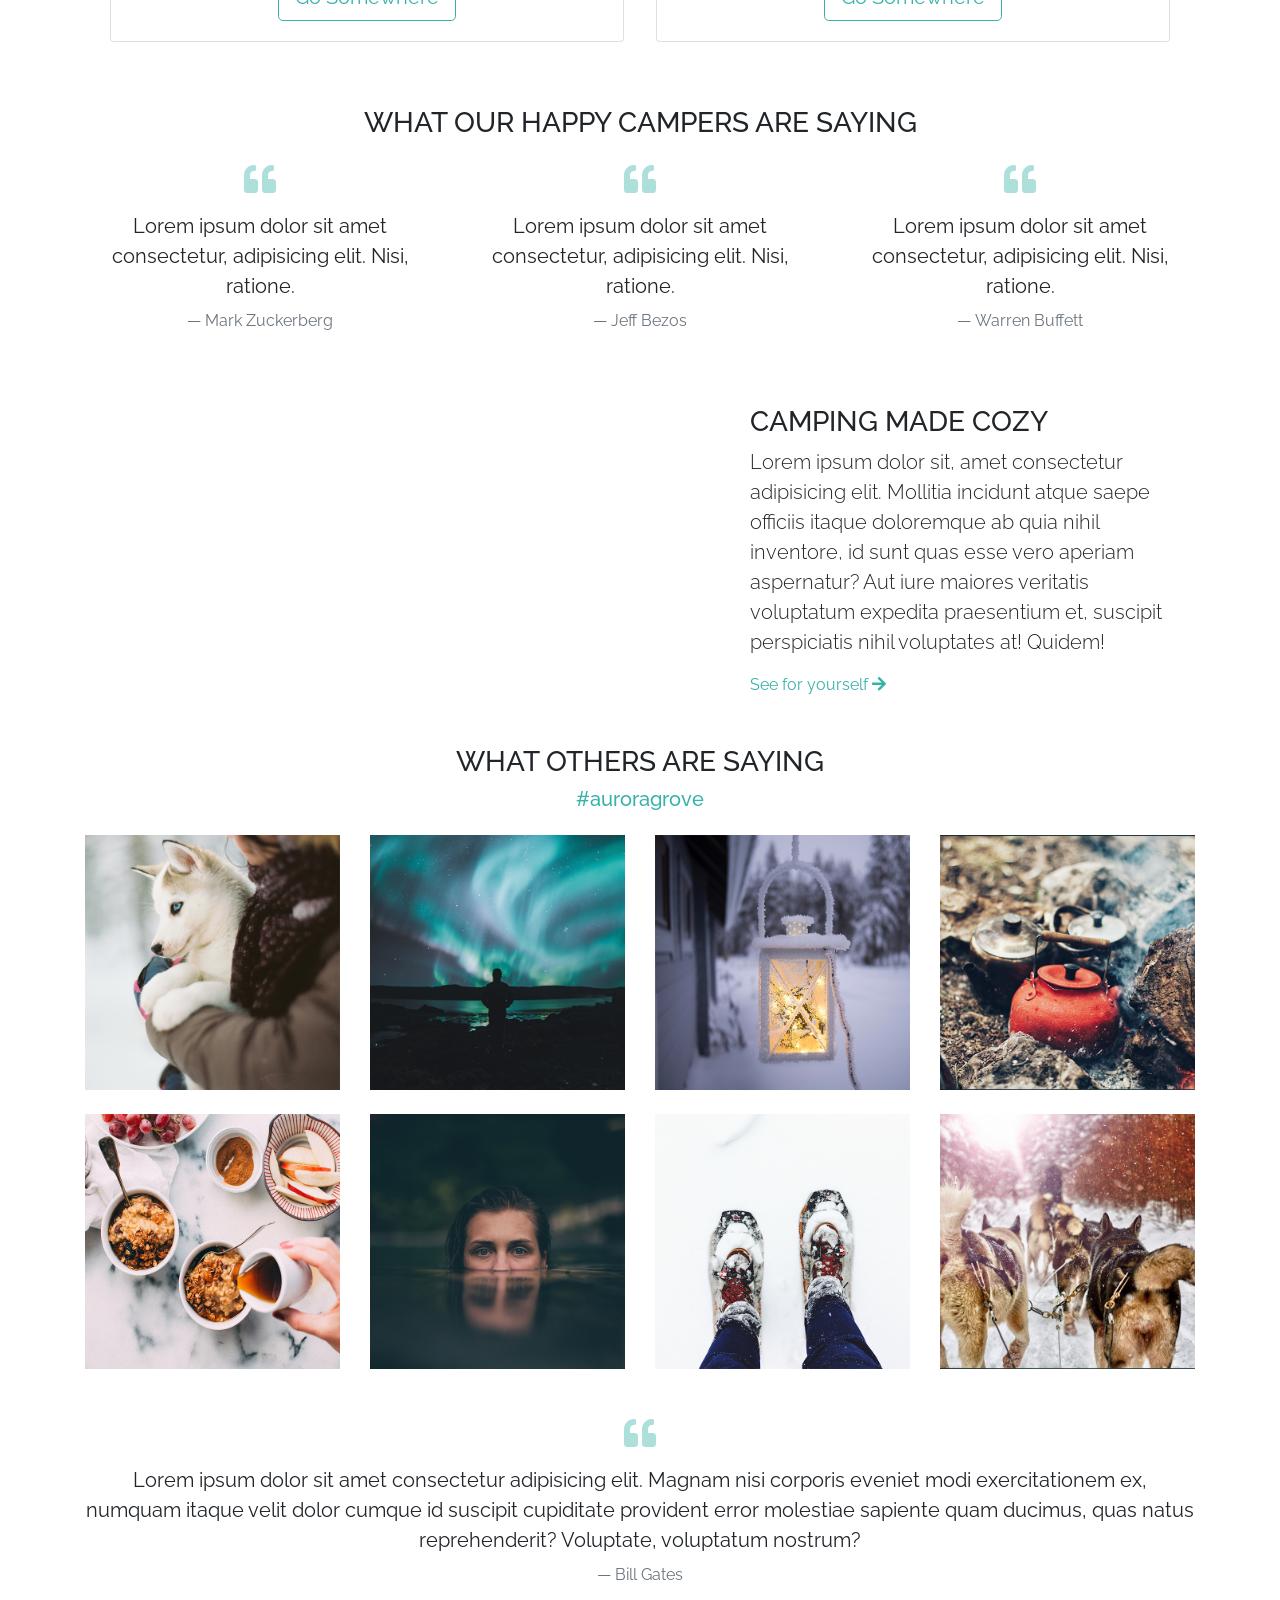
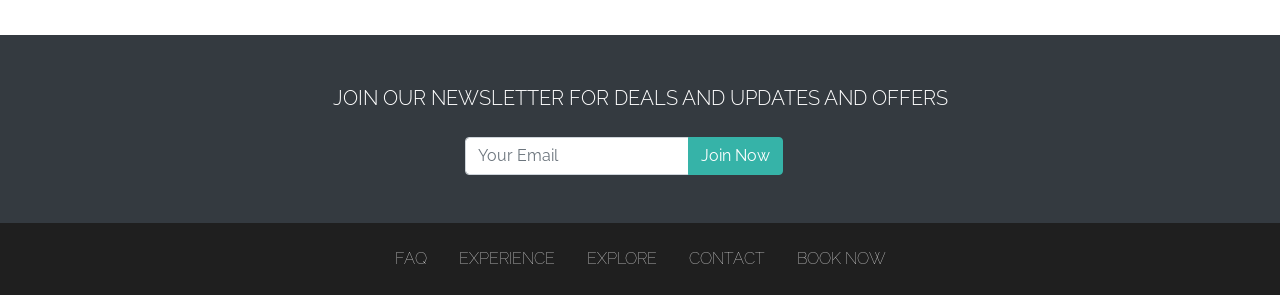
==== commit 9952da4b: "Adds modal and updates navbar and footer links" ====
--- a/13_aurora_grove/index.html
+++ b/13_aurora_grove/index.html
@@ -23,19 +23,19 @@
     <div class="collapse navbar-collapse" id="mainNavbar">
       <ul class="navbar-nav ml-auto">
         <li class="nav-item">
-          <a href="#" class="nav-link">Home</a>
-        </li>
-        <li class="nav-item">
-          <a href="#" class="nav-link">About</a>
-        </li>
-        <li class="nav-item">
-          <a href="#" class="nav-link">Explore</a>
-        </li>
-        <li class="nav-item">
-          <a href="#" class="nav-link">Contact</a>
-        </li>
-        <li class="nav-item">
-          <a href="#" class="nav-link">Book</a>
+          <a href="#showcase" class="nav-link">Home</a>
+        </li>
+        <li class="nav-item">
+          <a href="#about" class="nav-link">About</a>
+        </li>
+        <li class="nav-item">
+          <a href="#explore" class="nav-link">Explore</a>
+        </li>
+        <li class="nav-item">
+          <a href="#contact" class="nav-link">Contact</a>
+        </li>
+        <li class="nav-item">
+          <a href="#" class="nav-link" data-toggle="modal" data-target="#bookingModal">Book</a>
         </li>
       </ul>
     </div>
@@ -47,7 +47,7 @@
       <h3 class="display-5 mb-0">MODERN CAMPING</h3>
       <h1 class="display-1">AURORA GROVE</h1>
       <p class="lead d-none d-md-block">Lorem ipsum dolor sit amet, consectetur adipisicing elit. Aperiam, tempora!</p>
-      <button id="book-now" class="btn btn-lg btn-primary px-5">BOOK NOW</button>
+      <button id="book-now" class="btn btn-lg btn-primary px-5" data-toggle="modal" data-target="#bookingModal">BOOK NOW</button>
     </div>
   </section>
   <!-- About section -->
@@ -110,21 +110,21 @@
           <i class="fas fa-quote-left fa-2x text-primary mb-3"></i>
           <blockquote class="blockquote">
             <p class="mb-2">Lorem ipsum dolor sit amet consectetur, adipisicing elit. Nisi, ratione.</p>
-            <footer class="blockquote-footer">Mark Twain</footer>
+            <footer class="blockquote-footer">Mark Zuckerberg</footer>
           </blockquote>
         </div>
         <div class="col-md-4 my-2">
           <i class="fas fa-quote-left fa-2x text-primary mb-3"></i>
           <blockquote class="blockquote">
             <p class="mb-2">Lorem ipsum dolor sit amet consectetur, adipisicing elit. Nisi, ratione.</p>
-            <footer class="blockquote-footer">Mark Twain</footer>
+            <footer class="blockquote-footer">Jeff Bezos</footer>
           </blockquote>
         </div>
         <div class="col-md-4 my-2">
           <i class="fas fa-quote-left fa-2x text-primary mb-3"></i>
           <blockquote class="blockquote">
             <p class="mb-2">Lorem ipsum dolor sit amet consectetur, adipisicing elit. Nisi, ratione.</p>
-            <footer class="blockquote-footer">Mark Twain</footer>
+            <footer class="blockquote-footer">Warren Buffett</footer>
           </blockquote>
         </div>
       </div>
@@ -207,7 +207,7 @@
       <i class="fas fa-quote-left fa-2x text-primary mb-3"></i>
       <blockquote class="blockquote">
         <p class="mb-2">Lorem ipsum dolor sit amet consectetur adipisicing elit. Magnam nisi corporis eveniet modi exercitationem ex, numquam itaque velit dolor cumque id suscipit cupiditate provident error molestiae sapiente quam ducimus, quas natus reprehenderit? Voluptate, voluptatum nostrum?</p>
-        <footer class="blockquote-footer">Mark Twain</footer>
+        <footer class="blockquote-footer">Bill Gates</footer>
       </blockquote>
     </div>
   </section>
@@ -233,22 +233,71 @@
   <section id="footer" class="bg-secondary p-3">
     <ul class="nav text-center justify-content-center flex-column flex-sm-row">
       <li class="nav-item">
-        <a href="" class="nav-link text-white">FAQ</a>
-      </li>
-      <li class="nav-item">
-        <a href="" class="nav-link text-white">EXPERIENCE</a>
-      </li>
-      <li class="nav-item">
-        <a href="" class="nav-link text-white">EXPLORE</a>
-      </li>
-      <li class="nav-item">
-        <a href="" class="nav-link text-white">CONTACT</a>
-      </li>
-      <li class="nav-item">
-        <a href="" class="nav-link text-white">BOOK NOW</a>
+        <a href="#" class="nav-link text-white">FAQ</a>
+      </li>
+      <li class="nav-item">
+        <a href="#explore" class="nav-link text-white">EXPERIENCE</a>
+      </li>
+      <li class="nav-item">
+        <a href="#explore" class="nav-link text-white">EXPLORE</a>
+      </li>
+      <li class="nav-item">
+        <a href="#contact" class="nav-link text-white">CONTACT</a>
+      </li>
+      <li class="nav-item">
+        <a href="#" class="nav-link text-white" data-toggle="modal" data-target="#bookingModal">BOOK NOW</a>
       </li>
     </ul>
   </section>
+  <!-- Booking modal -->
+  <div id="bookingModal" class="modal" tabindex="-1" role="dialog">
+    <div class="modal-dialog" role="document">
+      <div class="modal-content">
+        <div class="modal-header">
+          <h5 class="modal-title">New Booking</h5>
+          <button type="button" class="close" data-dismiss="modal" aria-label="Close">
+            <span aria-hidden="true">&times;</span>
+          </button>
+        </div>
+        <div class="modal-body">
+          <p>Please fill out the form below and we'll get back to you as soon as possible.</p>
+          <form action="">
+            <div class="form-group">
+              <label for="email">Email Address</label>
+              <input type="email" class="form-control" id="email" placeholder="name@example.com">
+            </div>
+            <div class="form-group">
+              <label for="adults">Number of Adults</label>
+              <select class="form-control" id="adults">
+                <option value="1">1</option>
+                <option value="2">2</option>
+                <option value="3">3</option>
+                <option value="4">4</option>
+              </select>
+            </div>
+            <div class="form-group">
+              <label for="children">Number of Children</label>
+              <select class="form-control" id="children">
+                <option value="1">1</option>
+                <option value="2">2</option>
+                <option value="3">3</option>
+                <option value="4">4</option>
+              </select>
+            </div>
+            <div class="form-group">
+              <label for="requests">Additional Requests</label>
+              <textarea id="requests" rows="3" class="form-control"></textarea>
+            </div>
+          </form>
+        </div>
+        <div class="modal-footer">
+          <button class="btn btn-primary">Submit Request</button>
+          <button class="btn btn-secondary" data-dismiss="modal">Close</button>
+        </div>
+      </div>
+    </div>
+  </div>
+  <!-- Required JavaScript libraries -->
   <script src="https://code.jquery.com/jquery-3.5.1.slim.min.js" integrity="sha384-DfXdz2htPH0lsSSs5nCTpuj/zy4C+OGpamoFVy38MVBnE+IbbVYUew+OrCXaRkfj" crossorigin="anonymous"></script>
   <script src="https://cdn.jsdelivr.net/npm/popper.js@1.16.0/dist/umd/popper.min.js" integrity="sha384-Q6E9RHvbIyZFJoft+2mJbHaEWldlvI9IOYy5n3zV9zzTtmI3UksdQRVvoxMfooAo" crossorigin="anonymous"></script>
   <script src="bootstrap/dist/js/bootstrap.min.js"></script>
